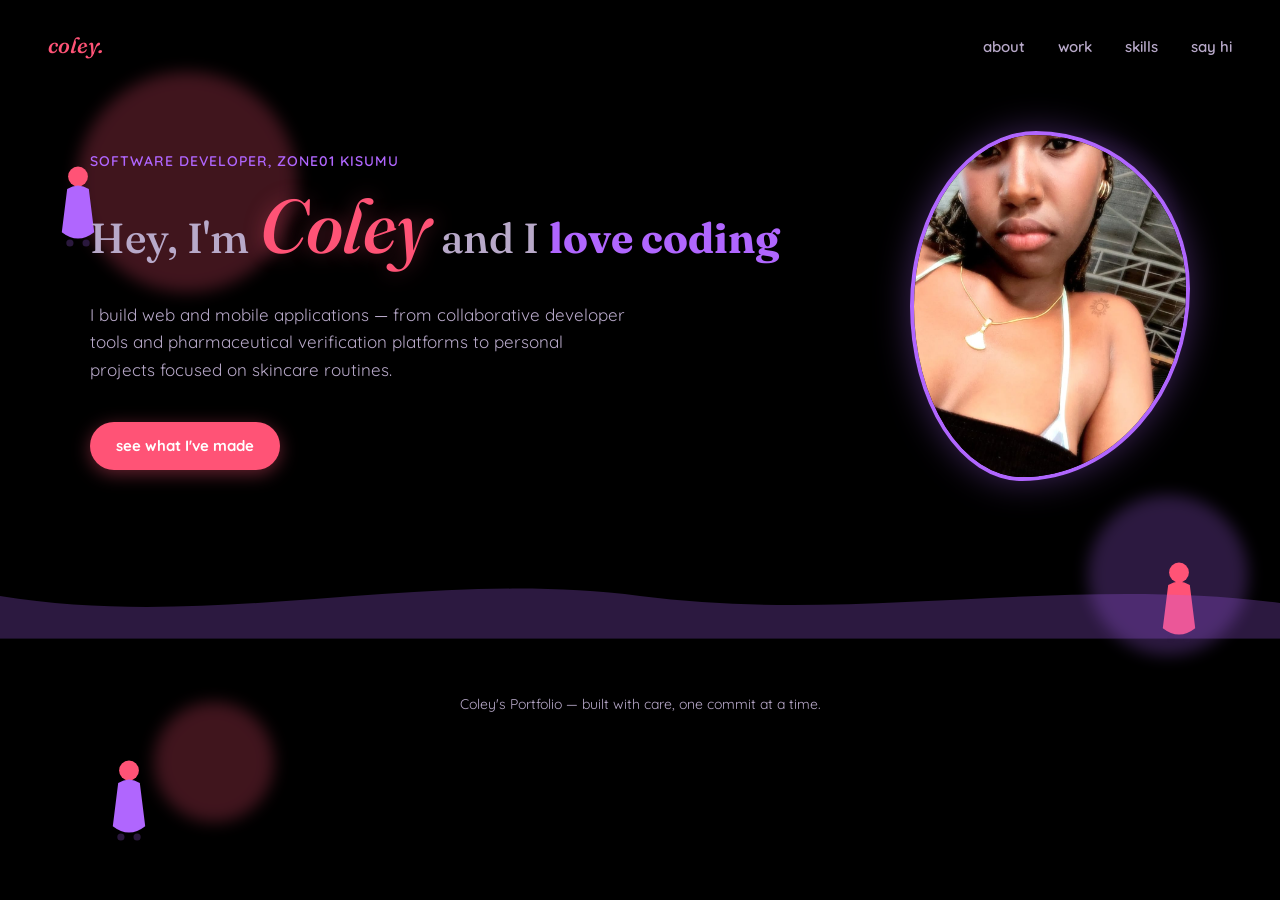
==== index.html @ aaf0ae6b "Add multi-page navigation and portfolio layout updates" ====
<!DOCTYPE html>
<html lang="en">
<head>
  <meta charset="UTF-8">
  <meta name="viewport" content="width=device-width, initial-scale=1.0">
  <title>Coley's Portfolio</title>
  <link rel="preconnect" href="https://fonts.googleapis.com">
  <link rel="preconnect" href="https://fonts.gstatic.com" crossorigin>
  <link href="https://fonts.googleapis.com/css2?family=Fraunces:ital,opsz,wght@0,9..144,300;0,9..144,500;0,9..144,600;1,9..144,500&family=Quicksand:wght@400;500;600;700&display=swap" rel="stylesheet">
  <link rel="stylesheet" href="style.css">
</head>
<body>

  <div class="drift" aria-hidden="true">
    <span class="shape shape--1"></span>
    <span class="shape shape--2"></span>
    <span class="shape shape--3"></span>
    <span class="shape shape--4"></span>
  </div>

  <div class="dolls" aria-hidden="true">
    <svg class="doll doll--1" viewBox="0 0 60 100" xmlns="http://www.w3.org/2000/svg">
      <circle class="doll__head" cx="30" cy="16" r="11"/>
      <path class="doll__dress" d="M18,30 Q30,22 42,30 L48,78 Q30,92 12,78 Z"/>
      <circle class="doll__foot" cx="21" cy="90" r="4"/>
      <circle class="doll__foot" cx="39" cy="90" r="4"/>
    </svg>

    <svg class="doll doll--2" viewBox="0 0 60 100" xmlns="http://www.w3.org/2000/svg">
      <circle class="doll__head" cx="30" cy="16" r="11"/>
      <path class="doll__dress" d="M18,30 Q30,22 42,30 L48,78 Q30,92 12,78 Z"/>
      <circle class="doll__foot" cx="21" cy="90" r="4"/>
      <circle class="doll__foot" cx="39" cy="90" r="4"/>
    </svg>

    <svg class="doll doll--3" viewBox="0 0 60 100" xmlns="http://www.w3.org/2000/svg">
      <circle class="doll__head" cx="30" cy="16" r="11"/>
      <path class="doll__dress" d="M18,30 Q30,22 42,30 L48,78 Q30,92 12,78 Z"/>
      <circle class="doll__foot" cx="21" cy="90" r="4"/>
      <circle class="doll__foot" cx="39" cy="90" r="4"/>
    </svg>

    <svg class="doll doll--4" viewBox="0 0 60 100" xmlns="http://www.w3.org/2000/svg">
      <circle class="doll__head" cx="30" cy="16" r="11"/>
      <path class="doll__dress" d="M18,30 Q30,22 42,30 L48,78 Q30,92 12,78 Z"/>
      <circle class="doll__foot" cx="21" cy="90" r="4"/>
      <circle class="doll__foot" cx="39" cy="90" r="4"/>
    </svg>
  </div>

  <div class="glitter" aria-hidden="true"></div>

  <nav class="nav">
    <a href="index.html" class="nav__mark">coley.</a>
    <div class="nav__links">
      <a href="about.html">about</a>
      <a href="work.html">work</a>
      <a href="skills.html">skills</a>
      <a href="contact.html">say hi</a>
    </div>
  </nav>

  <header class="hero">
    <div class="hero__container">
      <div class="hero__text">
        <p class="hero__eyebrow">software developer, zone01 kisumu</p>
        <h1 class="hero__name" id="hero-name">
          Hey, I'm <span class="hero__name-big">Coley</span> and I <span class="hero__love-word">love coding</span>
        </h1>
        <p class="hero__tagline">
          I build web and mobile applications — from collaborative developer tools and pharmaceutical verification platforms to personal projects focused on skincare routines.
        </p>
        <a href="work.html" class="hero__cta">see what I've made</a>
      </div>
      <div class="hero__photo-wrap">
        <img src="profile.jpg" alt="Coley" class="hero__photo">
      </div>
    </div>
  </header>

  <svg class="wave" viewBox="0 0 1440 100" preserveAspectRatio="none" aria-hidden="true">
    <path d="M0,40 C240,90 480,0 720,40 C960,80 1200,10 1440,50 L1440,100 L0,100 Z"></path>
  </svg>

  <footer class="footer">
    <p>Coley's Portfolio — built with care, one commit at a time.</p>
  </footer>

  <script src="index.js"></script>
</body>
</html>
---- style.css ----
:root {
  /* ---------- Pure Black, Purple & Pink Theme ---------- */
  --bg-dark: #000000;
  --bg-card: #0d0814;
  --purple-deep: #2A183D;
  --purple-light: #B066FE;
  --pink: #FF5376;
  --pink-hover: #ff2b53;
  --text-light: #F4EFFA;
  --text-muted: #B8A9C9;

  --font-display: "Fraunces", serif;
  --font-body: "Quicksand", sans-serif;
}

* { box-sizing: border-box; }

body {
  margin: 0;
  background-color: var(--bg-dark);
  color: var(--text-light);
  font-family: var(--font-body);
  font-size: 17px;
  line-height: 1.6;
  overflow-x: hidden;
}

a { color: inherit; text-decoration: none; }

/* ---------- drifting background shapes ---------- */
.drift {
  position: fixed;
  inset: 0;
  z-index: -1;
  overflow: hidden;
  pointer-events: none;
}

.shape {
  position: absolute;
  border-radius: 50%;
  opacity: 0.25;
  filter: blur(8px);
  animation: drift 22s ease-in-out infinite;
}

.shape--1 { width: 220px; height: 220px; background: var(--pink); top: 8%; left: 6%; animation-duration: 26s; }
.shape--2 { width: 160px; height: 160px; background: var(--purple-light); top: 55%; left: 85%; animation-duration: 20s; animation-delay: -4s; }
.shape--3 { width: 120px; height: 120px; background: var(--pink); top: 78%; left: 12%; animation-duration: 24s; animation-delay: -9s; }
.shape--4 { width: 180px; height: 180px; background: var(--purple-deep); top: 15%; left: 78%; animation-duration: 28s; animation-delay: -14s; }

@keyframes drift {
  0%   { transform: translate(0, 0) scale(1); }
  50%  { transform: translate(24px, -30px) scale(1.08); }
  100% { transform: translate(0, 0) scale(1); }
}

/* ---------- nav ---------- */
.nav {
  display: flex;
  justify-content: space-between;
  align-items: center;
  padding: 28px 48px;
  position: relative;
  z-index: 2;
}

.nav__mark {
  font-family: var(--font-display);
  font-style: italic;
  font-size: 22px;
  font-weight: 500;
  color: var(--pink);
}

.nav__links a {
  margin-left: 28px;
  font-size: 15px;
  font-weight: 600;
  color: var(--text-muted);
  transition: color 0.2s ease;
}

.nav__links a:hover { color: var(--pink); }

/* ---------- hero ---------- */
.hero {
  padding: 40px 48px 80px;
  display: flex;
  justify-content: center;
  position: relative;
  z-index: 2;
}

.hero__container {
  display: flex;
  align-items: center;
  justify-content: space-between;
  gap: 48px;
  max-width: 1100px;
  width: 100%;
}

.hero__text { 
  flex: 1;
  text-align: left;
  display: flex;
  flex-direction: column;
  align-items: flex-start;
}

.hero__eyebrow {
  font-size: 14px;
  font-weight: 600;
  color: var(--purple-light);
  margin: 0 0 16px;
  text-transform: uppercase;
  letter-spacing: 1px;
}

.hero__name {
  margin: 0 0 20px;
  text-align: left;
  font-family: var(--font-display);
  font-weight: 500;
  font-size: clamp(26px, 3.5vw, 42px);
  color: var(--text-muted);
  display: flex;
  flex-wrap: wrap;
  align-items: baseline;
  gap: 10px;
  line-height: 1.2;
  animation: float 4s ease-in-out infinite;
}

.hero__name-big {
  font-size: clamp(40px, 6vw, 76px);
  font-style: italic;
  color: var(--pink);
  text-shadow: 0 0 20px rgba(255, 83, 118, 0.35);
  line-height: 1;
}

.hero__love-word {
  color: var(--purple-light);
  font-weight: 700;
}

/* Floating animation */
@keyframes float {
  0%, 100% {
    transform: translateY(0px);
  }
  50% {
    transform: translateY(-8px);
  }
}

.hero__tagline {
  max-width: 540px;
  font-size: 17px;
  color: var(--text-muted);
  opacity: 0;
  animation: rise 0.7s ease forwards;
  animation-delay: 0.75s;
}

.hero__cta {
  display: inline-block;
  margin-top: 22px;
  padding: 12px 26px;
  background: var(--pink);
  color: #fff;
  font-weight: 700;
  font-size: 15px;
  border-radius: 999px;
  opacity: 0;
  animation: rise 0.7s ease forwards;
  animation-delay: 0.95s;
  box-shadow: 0 4px 18px rgba(255, 83, 118, 0.4);
  transition: background 0.2s ease, transform 0.2s ease, box-shadow 0.2s ease;
  word-break: break-all;
}

.hero__cta:hover {
  background: var(--pink-hover);
  transform: translateY(-2px);
  box-shadow: 0 6px 24px rgba(255, 83, 118, 0.6);
}

.hero__photo-wrap {
  flex: 0 0 auto;
  opacity: 0;
  animation: rise 0.7s ease forwards;
  animation-delay: 0.5s;
}

.hero__photo {
  width: 280px;
  height: 350px;
  object-fit: cover;
  border: 4px solid var(--purple-light);
  border-radius: 45% 55% 60% 40% / 50% 45% 55% 50%;
  box-shadow: 0 0 35px rgba(176, 102, 254, 0.35);
  animation: photo-sway 6s ease-in-out infinite;
}

@keyframes rise {
  to { opacity: 1; transform: translateY(0); }
}

@keyframes photo-sway {
  0%, 100% { transform: rotate(-1.5deg); }
  50%      { transform: rotate(1.5deg); }
}

/* ---------- wave divider ---------- */
.wave {
  display: block;
  width: 100%;
  height: 70px;
  position: relative;
  z-index: 2;
}
.wave path { fill: var(--purple-light); opacity: 0.25; }

/* ---------- sections ---------- */
main {
  padding: 0 48px;
  position: relative;
  z-index: 2;
}

.section-title {
  font-family: var(--font-display);
  font-style: italic;
  font-weight: 500;
  font-size: 32px;
  color: var(--pink);
  margin: 0 0 28px;
}

.about, .skills, .contact {
  max-width: 680px;
  margin: 0 auto;
  padding: 70px 0;
  text-align: left;
}

.about__text { color: var(--text-muted); }
.about__text strong { color: var(--purple-light); }

/* ---------- projects ---------- */
.work {
  max-width: 900px;
  margin: 0 auto;
  padding: 70px 0 30px;
}

.project {
  display: flex;
  align-items: center;
  gap: 48px;
  padding: 36px 24px;
  background: var(--bg-card);
  border: 1px solid rgba(176, 102, 254, 0.2);
  border-radius: 16px;
  margin-bottom: 24px;
  opacity: 0;
  transform: translateY(24px);
  transition: opacity 0.6s ease, transform 0.6s ease;
}

.project.is-visible { opacity: 1; transform: translateY(0); }

.project--reverse { flex-direction: row-reverse; }

.project__text { flex: 1; }

.project__tag {
  display: inline-block;
  font-size: 13px;
  font-weight: 700;
  color: var(--pink);
  margin-bottom: 6px;
}

.project__text h3 {
  font-family: var(--font-display);
  font-size: 26px;
  margin: 0 0 8px;
  color: var(--text-light);
}

.project__text p { color: var(--text-muted); margin: 0; }

.project__visual {
  flex: 0 0 160px;
  height: 160px;
  border-radius: 42% 58% 60% 40% / 45% 40% 60% 55%;
}

.project__visual--dawa {
  background: radial-gradient(circle at 70% 30%, var(--purple-light), var(--bg-card));
  border: 2px solid var(--pink);
  box-shadow: 0 0 20px rgba(176, 102, 254, 0.4);
}

.project__visual--skincare { 
  background: radial-gradient(circle at 30% 30%, var(--pink), var(--purple-deep)); 
  border: 2px solid var(--purple-light);
  box-shadow: 0 0 20px rgba(255, 83, 118, 0.3);
}

.project__visual--rose { background: var(--pink); opacity: 0.8; }
.project__visual--lavender { background: var(--purple-light); opacity: 0.8; }
.project__visual--coral { background: var(--purple-deep); border: 2px solid var(--pink); }

/* ---------- skills ---------- */
.skills__list {
  display: flex;
  flex-wrap: wrap;
  gap: 12px;
  padding: 0;
  list-style: none;
}

.skills__list li {
  padding: 10px 20px;
  background: var(--bg-card);
  border: 1px solid var(--purple-light);
  border-radius: 999px;
  font-weight: 600;
  color: var(--text-light);
  transition: border-color 0.2s ease, transform 0.2s ease;
}

.skills__list li:hover {
  border-color: var(--pink);
  transform: translateY(-2px);
}

/* ---------- contact ---------- */
.contact__text { color: var(--text-muted); margin-bottom: 4px; }

/* ---------- footer ---------- */
.footer {
  text-align: center;
  padding: 40px 24px;
  font-size: 14px;
  color: var(--text-muted);
  border-top: 1px solid rgba(176, 102, 254, 0.15);
  position: relative;
  z-index: 2;
}

/* ---------- dancing dolls ---------- */
.dolls {
  position: fixed;
  inset: 0;
  z-index: 1;
  overflow: hidden;
  pointer-events: none;
}

.doll {
  position: absolute;
  width: 54px;
  height: 90px;
  transform-origin: 50% 90%;
}

.doll__head { fill: var(--pink); }
.doll__dress { fill: var(--purple-light); }
.doll__foot { fill: var(--purple-deep); }

.doll--1 { top: 18%;  left: 4%;  animation: dance 2.4s ease-in-out infinite; }
.doll--2 { top: 62%;  left: 90%; animation: dance 2.1s ease-in-out infinite; animation-delay: -0.6s; }
.doll--2 .doll__dress { fill: var(--pink); }
.doll--3 { top: 84%;  left: 8%;  animation: dance 2.7s ease-in-out infinite; animation-delay: -1.1s; }
.doll--3 .doll__dress { fill: var(--purple-light); }
.doll--4 { top: 30%;  left: 86%; animation: dance 2.3s ease-in-out infinite; animation-delay: -1.6s; }

@keyframes dance {
  0%   { transform: translateY(0)    rotate(0deg); }
  25%  { transform: translateY(-10px) rotate(-8deg); }
  50%  { transform: translateY(0)    rotate(0deg); }
  75%  { transform: translateY(-6px) rotate(8deg); }
  100% { transform: translateY(0)    rotate(0deg); }
}

/* ---------- glitter ---------- */
.glitter {
  position: fixed;
  inset: 0;
  z-index: 1;
  overflow: hidden;
  pointer-events: none;
}

.sparkle {
  position: absolute;
  width: 6px;
  height: 6px;
  background: #fff;
  border-radius: 50%;
  box-shadow: 0 0 6px 2px rgba(255, 255, 255, 0.8), 0 0 12px 4px var(--pink);
  opacity: 0;
  animation: sparkle-float linear infinite, sparkle-twinkle ease-in-out infinite;
}

@keyframes sparkle-float {
  0%   { transform: translateY(0); }
  100% { transform: translateY(-120vh); }
}

@keyframes sparkle-twinkle {
  0%, 100% { opacity: 0; transform: scale(0.6); }
  50%      { opacity: 1; transform: scale(1.2); }
}

/* ---------- responsive ---------- */
@media (max-width: 850px) {
  .hero__container {
    flex-direction: column-reverse;
    text-align: center;
    gap: 32px;
  }

  .hero__text {
    align-items: center;
    text-align: center;
  }

  .hero__name {
    justify-content: center;
    text-align: center;
  }
}

@media (max-width: 720px) {
  .nav { padding: 20px 24px; }
  .nav__links a { margin-left: 16px; font-size: 13px; }
  .hero { padding: 40px 24px 60px; }
  .hero__photo { width: 220px; height: 280px; }
  main { padding: 0 24px; }
  .project, .project--reverse {
    flex-direction: column;
    text-align: center;
  }
  .project__visual { flex: 0 0 120px; width: 120px; height: 120px; }
  .doll { width: 36px; height: 60px; }
}

/* ---------- reduced motion ---------- */
@media (prefers-reduced-motion: reduce) {
  .shape { animation: none; }
  .doll { animation: none; }
  .sparkle { animation: none; opacity: 0.6; }
  .hero__name { animation: none; }
  .hero__tagline, .hero__cta, .hero__photo-wrap { animation: none; opacity: 1; transform: none; }
  .hero__photo { animation: none; }
  .project { transition: none; opacity: 1; transform: none; }
}
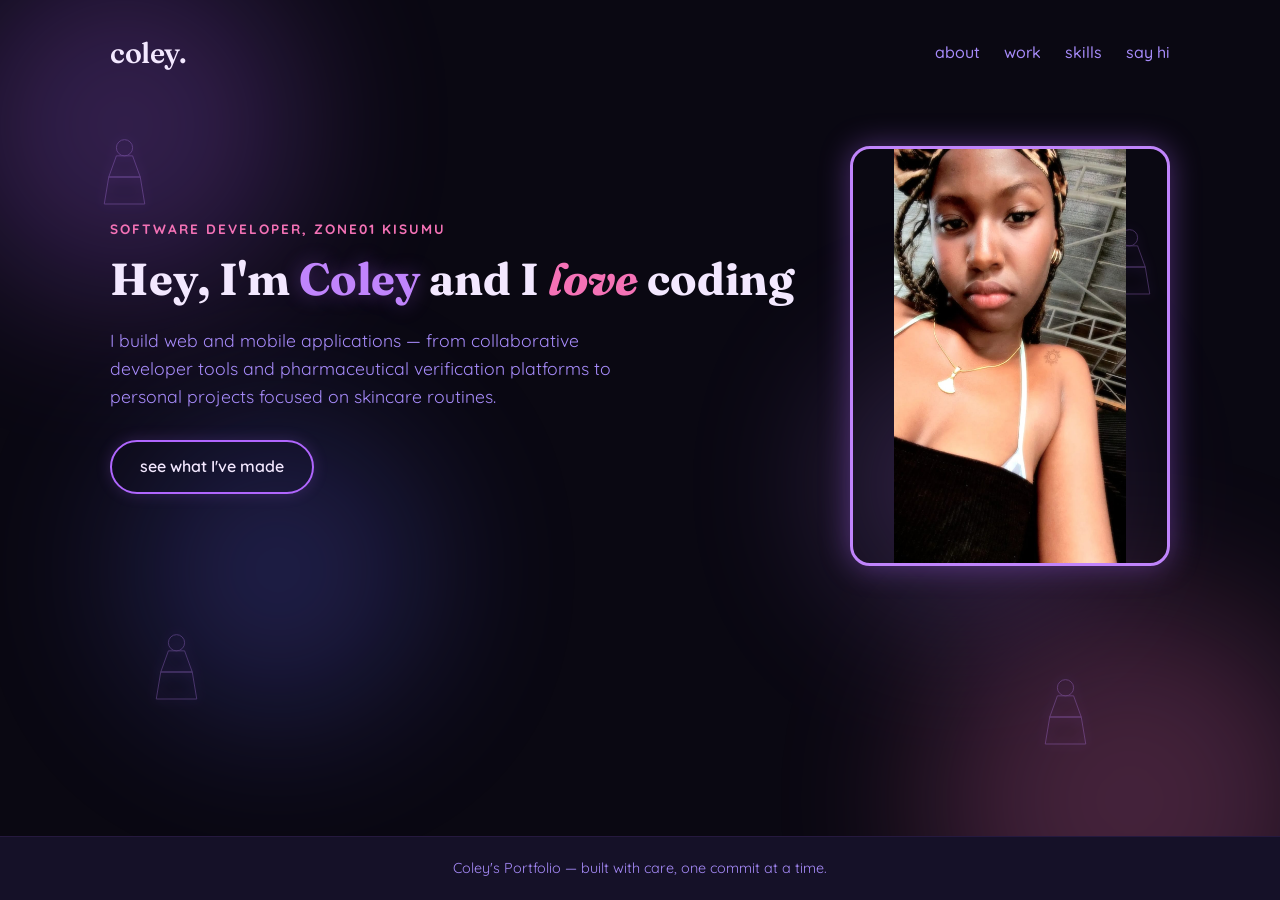
==== commit cc93e1be: "added all the features that i need" ====
--- a/index.html
+++ b/index.html
@@ -3,7 +3,7 @@
 <head>
   <meta charset="UTF-8">
   <meta name="viewport" content="width=device-width, initial-scale=1.0">
-  <title>Coley's Portfolio</title>
+  <title>Coley — Portfolio</title>
   <link rel="preconnect" href="https://fonts.googleapis.com">
   <link rel="preconnect" href="https://fonts.gstatic.com" crossorigin>
   <link href="https://fonts.googleapis.com/css2?family=Fraunces:ital,opsz,wght@0,9..144,300;0,9..144,500;0,9..144,600;1,9..144,500&family=Quicksand:wght@400;500;600;700&display=swap" rel="stylesheet">
@@ -11,47 +11,42 @@
 </head>
 <body>
 
+  <!-- Floating Background Animations -->
   <div class="drift" aria-hidden="true">
-    <span class="shape shape--1"></span>
-    <span class="shape shape--2"></span>
-    <span class="shape shape--3"></span>
-    <span class="shape shape--4"></span>
+    <div class="shape shape--1"></div>
+    <div class="shape shape--2"></div>
+    <div class="shape shape--3"></div>
+    <div class="shape shape--4"></div>
   </div>
 
+  <!-- Floating SVG Dolls -->
   <div class="dolls" aria-hidden="true">
-    <svg class="doll doll--1" viewBox="0 0 60 100" xmlns="http://www.w3.org/2000/svg">
-      <circle class="doll__head" cx="30" cy="16" r="11"/>
-      <path class="doll__dress" d="M18,30 Q30,22 42,30 L48,78 Q30,92 12,78 Z"/>
-      <circle class="doll__foot" cx="21" cy="90" r="4"/>
-      <circle class="doll__foot" cx="39" cy="90" r="4"/>
+    <svg class="doll doll--1" viewBox="0 0 100 160">
+      <ellipse cx="50" cy="25" rx="18" ry="18" />
+      <path d="M 32 43 L 15 90 L 85 90 L 68 43 Z" />
+      <path d="M 15 90 L 5 150 L 95 150 L 85 90 Z" />
     </svg>
-
-    <svg class="doll doll--2" viewBox="0 0 60 100" xmlns="http://www.w3.org/2000/svg">
-      <circle class="doll__head" cx="30" cy="16" r="11"/>
-      <path class="doll__dress" d="M18,30 Q30,22 42,30 L48,78 Q30,92 12,78 Z"/>
-      <circle class="doll__foot" cx="21" cy="90" r="4"/>
-      <circle class="doll__foot" cx="39" cy="90" r="4"/>
+    <svg class="doll doll--2" viewBox="0 0 100 160">
+      <ellipse cx="50" cy="25" rx="18" ry="18" />
+      <path d="M 32 43 L 15 90 L 85 90 L 68 43 Z" />
+      <path d="M 15 90 L 5 150 L 95 150 L 85 90 Z" />
     </svg>
-
-    <svg class="doll doll--3" viewBox="0 0 60 100" xmlns="http://www.w3.org/2000/svg">
-      <circle class="doll__head" cx="30" cy="16" r="11"/>
-      <path class="doll__dress" d="M18,30 Q30,22 42,30 L48,78 Q30,92 12,78 Z"/>
-      <circle class="doll__foot" cx="21" cy="90" r="4"/>
-      <circle class="doll__foot" cx="39" cy="90" r="4"/>
+    <svg class="doll doll--3" viewBox="0 0 100 160">
+      <ellipse cx="50" cy="25" rx="18" ry="18" />
+      <path d="M 32 43 L 15 90 L 85 90 L 68 43 Z" />
+      <path d="M 15 90 L 5 150 L 95 150 L 85 90 Z" />
     </svg>
-
-    <svg class="doll doll--4" viewBox="0 0 60 100" xmlns="http://www.w3.org/2000/svg">
-      <circle class="doll__head" cx="30" cy="16" r="11"/>
-      <path class="doll__dress" d="M18,30 Q30,22 42,30 L48,78 Q30,92 12,78 Z"/>
-      <circle class="doll__foot" cx="21" cy="90" r="4"/>
-      <circle class="doll__foot" cx="39" cy="90" r="4"/>
+    <svg class="doll doll--4" viewBox="0 0 100 160">
+      <ellipse cx="50" cy="25" rx="18" ry="18" />
+      <path d="M 32 43 L 15 90 L 85 90 L 68 43 Z" />
+      <path d="M 15 90 L 5 150 L 95 150 L 85 90 Z" />
     </svg>
   </div>
 
-  <div class="glitter" aria-hidden="true"></div>
-
   <nav class="nav">
-    <a href="index.html" class="nav__mark">coley.</a>
+    <a href="index.html" class="nav__brand">
+      <span class="nav__mark">coley.</span>
+    </a>
     <div class="nav__links">
       <a href="about.html">about</a>
       <a href="work.html">work</a>
@@ -60,32 +55,30 @@
     </div>
   </nav>
 
-  <header class="hero">
-    <div class="hero__container">
-      <div class="hero__text">
-        <p class="hero__eyebrow">software developer, zone01 kisumu</p>
-        <h1 class="hero__name" id="hero-name">
-          Hey, I'm <span class="hero__name-big">Coley</span> and I <span class="hero__love-word">love coding</span>
-        </h1>
-        <p class="hero__tagline">
-          I build web and mobile applications — from collaborative developer tools and pharmaceutical verification platforms to personal projects focused on skincare routines.
-        </p>
-        <a href="work.html" class="hero__cta">see what I've made</a>
+  <main>
+    <section class="hero">
+      <div class="hero__container">
+        <div class="hero__text">
+          <p class="hero__eyebrow">SOFTWARE DEVELOPER, ZONE01 KISUMU</p>
+          <h1 class="hero__name">
+            Hey, I'm <span class="hero__name-big">Coley</span> and I <span class="hero__love-word">love</span> coding
+          </h1>
+          <p class="hero__tagline">
+            I build web and mobile applications — from collaborative developer tools and pharmaceutical verification platforms to personal projects focused on skincare routines.
+          </p>
+          <a href="work.html" class="hero__cta">see what I've made</a>
+        </div>
+        <div class="hero__photo-wrap">
+          <img src="profile.jpg" alt="Coley" class="hero__photo">
+        </div>
       </div>
-      <div class="hero__photo-wrap">
-        <img src="profile.jpg" alt="Coley" class="hero__photo">
-      </div>
-    </div>
-  </header>
-
-  <svg class="wave" viewBox="0 0 1440 100" preserveAspectRatio="none" aria-hidden="true">
-    <path d="M0,40 C240,90 480,0 720,40 C960,80 1200,10 1440,50 L1440,100 L0,100 Z"></path>
-  </svg>
+    </section>
+  </main>
 
   <footer class="footer">
     <p>Coley's Portfolio — built with care, one commit at a time.</p>
   </footer>
 
-  <script src="index.js"></script>
+  <script src="script.js"></script>
 </body>
 </html>
--- a/style.css
+++ b/style.css
@@ -1,464 +1,504 @@
+/* ==========================================================================
+   RESET & GLOBAL VARIABLES
+   ========================================================================== */
 :root {
-  /* ---------- Pure Black, Purple & Pink Theme ---------- */
-  --bg-dark: #000000;
-  --bg-card: #0d0814;
-  --purple-deep: #2A183D;
-  --purple-light: #B066FE;
-  --pink: #FF5376;
-  --pink-hover: #ff2b53;
-  --text-light: #F4EFFA;
-  --text-muted: #B8A9C9;
-
-  --font-display: "Fraunces", serif;
-  --font-body: "Quicksand", sans-serif;
-}
-
-* { box-sizing: border-box; }
+  --bg-dark: #0a0812;
+  --bg-card: #151128;
+  --purple-glow: #b066fe;
+  --purple-light: #c084fc;
+  --pink-accent: #f472b6;
+  --text-main: #f3e8ff;
+  --text-muted: #a78bfa;
+  --font-serif: 'Fraunces', Georgia, serif;
+  --font-sans: 'Quicksand', -apple-system, BlinkMacSystemFont, sans-serif;
+}
+
+*, *::before, *::after {
+  box-sizing: border-box;
+  margin: 0;
+  padding: 0;
+}
 
 body {
-  margin: 0;
   background-color: var(--bg-dark);
-  color: var(--text-light);
-  font-family: var(--font-body);
-  font-size: 17px;
+  color: var(--text-main);
+  font-family: var(--font-sans);
   line-height: 1.6;
+  min-height: 100vh;
+  display: flex;
+  flex-direction: column;
+  position: relative;
   overflow-x: hidden;
 }
 
-a { color: inherit; text-decoration: none; }
-
-/* ---------- drifting background shapes ---------- */
+/* ==========================================================================
+   FLOATING BACKGROUND & ANIMATIONS
+   ========================================================================== */
 .drift {
   position: fixed;
-  inset: 0;
-  z-index: -1;
+  top: 0;
+  left: 0;
+  width: 100%;
+  height: 100%;
+  pointer-events: none;
+  z-index: 0;
   overflow: hidden;
-  pointer-events: none;
 }
 
 .shape {
   position: absolute;
   border-radius: 50%;
+  filter: blur(80px);
   opacity: 0.25;
-  filter: blur(8px);
-  animation: drift 22s ease-in-out infinite;
-}
-
-.shape--1 { width: 220px; height: 220px; background: var(--pink); top: 8%; left: 6%; animation-duration: 26s; }
-.shape--2 { width: 160px; height: 160px; background: var(--purple-light); top: 55%; left: 85%; animation-duration: 20s; animation-delay: -4s; }
-.shape--3 { width: 120px; height: 120px; background: var(--pink); top: 78%; left: 12%; animation-duration: 24s; animation-delay: -9s; }
-.shape--4 { width: 180px; height: 180px; background: var(--purple-deep); top: 15%; left: 78%; animation-duration: 28s; animation-delay: -14s; }
-
-@keyframes drift {
-  0%   { transform: translate(0, 0) scale(1); }
-  50%  { transform: translate(24px, -30px) scale(1.08); }
-  100% { transform: translate(0, 0) scale(1); }
-}
-
-/* ---------- nav ---------- */
+  animation: float 18s ease-in-out infinite alternate;
+  transition: transform 0.2s ease-out;
+}
+
+.shape--1 {
+  width: 350px;
+  height: 350px;
+  background: var(--purple-glow);
+  top: -50px;
+  left: -50px;
+}
+
+.shape--2 {
+  width: 400px;
+  height: 400px;
+  background: var(--pink-accent);
+  bottom: -100px;
+  right: -50px;
+  animation-delay: -5s;
+}
+
+.shape--3 {
+  width: 250px;
+  height: 250px;
+  background: var(--purple-light);
+  top: 40%;
+  right: 15%;
+  animation-delay: -9s;
+}
+
+.shape--4 {
+  width: 300px;
+  height: 300px;
+  background: #6366f1;
+  bottom: 20%;
+  left: 10%;
+  animation-delay: -13s;
+}
+
+@keyframes float {
+  0% { transform: translate(0, 0) rotate(0deg); }
+  50% { transform: translate(40px, 60px) rotate(180deg); }
+  100% { transform: translate(-30px, -40px) rotate(360deg); }
+}
+
+/* Floating SVG Dolls */
+.dolls {
+  position: fixed;
+  top: 0;
+  left: 0;
+  width: 100%;
+  height: 100%;
+  pointer-events: none;
+  z-index: 1;
+}
+
+.doll {
+  position: absolute;
+  width: 45px;
+  height: 75px;
+  fill: none;
+  stroke: var(--purple-light);
+  stroke-width: 2;
+  opacity: 0.35;
+  filter: drop-shadow(0 0 6px var(--purple-glow));
+  animation: floatDoll 12s ease-in-out infinite alternate;
+  transition: transform 0.2s ease-out;
+}
+
+.doll--1 { top: 15%; left: 8%; animation-delay: 0s; }
+.doll--2 { top: 70%; left: 12%; animation-delay: -3s; }
+.doll--3 { top: 25%; right: 10%; animation-delay: -6s; }
+.doll--4 { top: 75%; right: 15%; animation-delay: -9s; }
+
+@keyframes floatDoll {
+  0% { transform: translateY(0) rotate(-5deg); }
+  100% { transform: translateY(-25px) rotate(5deg); }
+}
+
+/* ==========================================================================
+   NAVIGATION & BRAND
+   ========================================================================== */
 .nav {
+  position: relative;
+  z-index: 10;
   display: flex;
   justify-content: space-between;
   align-items: center;
-  padding: 28px 48px;
+  max-width: 1100px;
+  width: 100%;
+  margin: 0 auto;
+  padding: 30px 20px;
+}
+
+.nav__brand {
+  display: flex;
+  align-items: center;
+  gap: 12px;
+  text-decoration: none;
+}
+
+.nav__mark {
+  font-family: var(--font-serif);
+  font-size: 1.8rem;
+  font-weight: 600;
+  color: var(--text-main);
+  text-decoration: none;
+  letter-spacing: -0.5px;
+}
+
+.nav__links {
+  display: flex;
+  gap: 24px;
+}
+
+.nav__links a {
+  color: var(--text-muted);
+  text-decoration: none;
+  font-weight: 500;
+  font-size: 1rem;
+  transition: color 0.3s ease, text-shadow 0.3s ease;
+}
+
+.nav__links a:hover,
+.nav__links a.active {
+  color: var(--text-main);
+  text-shadow: 0 0 12px var(--purple-glow);
+}
+
+/* ==========================================================================
+   MAIN CONTENT & HERO
+   ========================================================================== */
+main {
   position: relative;
-  z-index: 2;
-}
-
-.nav__mark {
-  font-family: var(--font-display);
-  font-style: italic;
-  font-size: 22px;
-  font-weight: 500;
-  color: var(--pink);
-}
-
-.nav__links a {
-  margin-left: 28px;
-  font-size: 15px;
-  font-weight: 600;
-  color: var(--text-muted);
-  transition: color 0.2s ease;
-}
-
-.nav__links a:hover { color: var(--pink); }
-
-/* ---------- hero ---------- */
+  z-index: 5;
+  flex: 1;
+  max-width: 1100px;
+  width: 100%;
+  margin: 0 auto;
+  padding: 0 20px;
+}
+
 .hero {
-  padding: 40px 48px 80px;
-  display: flex;
-  justify-content: center;
   position: relative;
-  z-index: 2;
+  z-index: 5;
+  max-width: 1100px;
+  width: 100%;
+  margin: 40px auto 60px;
 }
 
 .hero__container {
   display: flex;
   align-items: center;
   justify-content: space-between;
-  gap: 48px;
-  max-width: 1100px;
-  width: 100%;
-}
-
-.hero__text { 
+  gap: 50px;
+}
+
+.hero__text {
   flex: 1;
-  text-align: left;
-  display: flex;
-  flex-direction: column;
-  align-items: flex-start;
 }
 
 .hero__eyebrow {
-  font-size: 14px;
-  font-weight: 600;
+  color: var(--pink-accent);
+  text-transform: uppercase;
+  font-size: 0.85rem;
+  letter-spacing: 2px;
+  font-weight: 700;
+  margin-bottom: 12px;
+}
+
+.hero__name {
+  font-family: var(--font-serif);
+  font-size: 2.8rem;
+  line-height: 1.2;
+  margin-bottom: 20px;
+}
+
+.hero__name-big {
   color: var(--purple-light);
-  margin: 0 0 16px;
-  text-transform: uppercase;
-  letter-spacing: 1px;
-}
-
-.hero__name {
-  margin: 0 0 20px;
-  text-align: left;
-  font-family: var(--font-display);
-  font-weight: 500;
-  font-size: clamp(26px, 3.5vw, 42px);
+  text-shadow: 0 0 20px rgba(176, 102, 254, 0.4);
+}
+
+.hero__love-word {
+  font-style: italic;
+  color: var(--pink-accent);
+}
+
+.hero__tagline {
+  font-size: 1.1rem;
   color: var(--text-muted);
-  display: flex;
-  flex-wrap: wrap;
-  align-items: baseline;
-  gap: 10px;
-  line-height: 1.2;
-  animation: float 4s ease-in-out infinite;
-}
-
-.hero__name-big {
-  font-size: clamp(40px, 6vw, 76px);
-  font-style: italic;
-  color: var(--pink);
-  text-shadow: 0 0 20px rgba(255, 83, 118, 0.35);
-  line-height: 1;
-}
-
-.hero__love-word {
-  color: var(--purple-light);
-  font-weight: 700;
-}
-
-/* Floating animation */
-@keyframes float {
-  0%, 100% {
-    transform: translateY(0px);
-  }
-  50% {
-    transform: translateY(-8px);
-  }
-}
-
-.hero__tagline {
+  margin-bottom: 30px;
   max-width: 540px;
-  font-size: 17px;
-  color: var(--text-muted);
-  opacity: 0;
-  animation: rise 0.7s ease forwards;
-  animation-delay: 0.75s;
 }
 
 .hero__cta {
   display: inline-block;
-  margin-top: 22px;
-  padding: 12px 26px;
-  background: var(--pink);
-  color: #fff;
-  font-weight: 700;
-  font-size: 15px;
-  border-radius: 999px;
-  opacity: 0;
-  animation: rise 0.7s ease forwards;
-  animation-delay: 0.95s;
-  box-shadow: 0 4px 18px rgba(255, 83, 118, 0.4);
-  transition: background 0.2s ease, transform 0.2s ease, box-shadow 0.2s ease;
-  word-break: break-all;
+  padding: 12px 28px;
+  background: transparent;
+  color: var(--text-main);
+  border: 2px solid var(--purple-glow);
+  border-radius: 50px;
+  text-decoration: none;
+  font-weight: 600;
+  transition: all 0.3s ease;
+  box-shadow: 0 0 15px rgba(176, 102, 254, 0.2);
 }
 
 .hero__cta:hover {
-  background: var(--pink-hover);
+  background: var(--purple-glow);
+  color: #000;
+  box-shadow: 0 0 25px rgba(176, 102, 254, 0.6);
   transform: translateY(-2px);
-  box-shadow: 0 6px 24px rgba(255, 83, 118, 0.6);
 }
 
 .hero__photo-wrap {
-  flex: 0 0 auto;
-  opacity: 0;
-  animation: rise 0.7s ease forwards;
-  animation-delay: 0.5s;
+  flex: 0 0 320px;
+  max-width: 100%;
 }
 
 .hero__photo {
-  width: 280px;
-  height: 350px;
-  object-fit: cover;
-  border: 4px solid var(--purple-light);
-  border-radius: 45% 55% 60% 40% / 50% 45% 55% 50%;
-  box-shadow: 0 0 35px rgba(176, 102, 254, 0.35);
-  animation: photo-sway 6s ease-in-out infinite;
-}
-
-@keyframes rise {
-  to { opacity: 1; transform: translateY(0); }
-}
-
-@keyframes photo-sway {
-  0%, 100% { transform: rotate(-1.5deg); }
-  50%      { transform: rotate(1.5deg); }
-}
-
-/* ---------- wave divider ---------- */
-.wave {
+  width: 100%;
+  height: auto;
+  max-height: 420px;
+  object-fit: contain;
+  border-radius: 20px;
+  border: 3px solid var(--purple-light);
+  box-shadow: 0 0 30px rgba(176, 102, 254, 0.4);
   display: block;
-  width: 100%;
-  height: 70px;
-  position: relative;
-  z-index: 2;
-}
-.wave path { fill: var(--purple-light); opacity: 0.25; }
-
-/* ---------- sections ---------- */
-main {
-  padding: 0 48px;
-  position: relative;
-  z-index: 2;
-}
-
-.section-title {
-  font-family: var(--font-display);
-  font-style: italic;
-  font-weight: 500;
-  font-size: 32px;
-  color: var(--pink);
-  margin: 0 0 28px;
-}
-
-.about, .skills, .contact {
-  max-width: 680px;
-  margin: 0 auto;
-  padding: 70px 0;
-  text-align: left;
-}
-
-.about__text { color: var(--text-muted); }
-.about__text strong { color: var(--purple-light); }
-
-/* ---------- projects ---------- */
-.work {
+}
+
+/* ==========================================================================
+   ABOUT PAGE
+   ========================================================================== */
+.about {
   max-width: 900px;
   margin: 0 auto;
-  padding: 70px 0 30px;
+  padding: 40px 0 60px;
+}
+
+.section-title {
+  font-family: var(--font-serif);
+  font-size: 2.5rem;
+  color: var(--text-main);
+  margin-bottom: 30px;
+  text-shadow: 0 0 15px rgba(176, 102, 254, 0.3);
+}
+
+.about__container {
+  display: flex;
+  align-items: center;
+  gap: 40px;
+}
+
+.about__text-wrap {
+  flex: 1;
+}
+
+.about__text {
+  font-size: 1.15rem;
+  color: var(--text-muted);
+  line-height: 1.8;
+}
+
+.about__text strong {
+  color: var(--text-main);
+}
+
+.about__photo-wrap {
+  flex: 0 0 300px;
+  max-width: 100%;
+}
+
+.about__photo {
+  width: 100%;
+  height: auto;
+  border-radius: 16px;
+  border: 2px solid var(--purple-light);
+  box-shadow: 0 0 25px rgba(176, 102, 254, 0.35);
+  display: block;
+  object-fit: cover;
+}
+
+/* ==========================================================================
+   WORK PAGE
+   ========================================================================== */
+.work {
+  padding: 40px 0 60px;
 }
 
 .project {
   display: flex;
   align-items: center;
-  gap: 48px;
-  padding: 36px 24px;
+  gap: 40px;
   background: var(--bg-card);
   border: 1px solid rgba(176, 102, 254, 0.2);
   border-radius: 16px;
-  margin-bottom: 24px;
-  opacity: 0;
-  transform: translateY(24px);
-  transition: opacity 0.6s ease, transform 0.6s ease;
-}
-
-.project.is-visible { opacity: 1; transform: translateY(0); }
-
-.project--reverse { flex-direction: row-reverse; }
-
-.project__text { flex: 1; }
+  padding: 30px;
+  margin-bottom: 30px;
+  box-shadow: 0 10px 30px rgba(0, 0, 0, 0.3);
+  transition: transform 0.3s ease, border-color 0.3s ease;
+}
+
+.project:hover {
+  transform: translateY(-4px);
+  border-color: var(--purple-glow);
+}
+
+.project--reverse {
+  flex-direction: row-reverse;
+}
+
+.project__text {
+  flex: 1;
+}
 
 .project__tag {
-  display: inline-block;
-  font-size: 13px;
+  font-size: 0.8rem;
+  text-transform: uppercase;
+  letter-spacing: 1.5px;
+  color: var(--pink-accent);
   font-weight: 700;
-  color: var(--pink);
-  margin-bottom: 6px;
+  display: block;
+  margin-bottom: 8px;
 }
 
 .project__text h3 {
-  font-family: var(--font-display);
-  font-size: 26px;
-  margin: 0 0 8px;
-  color: var(--text-light);
-}
-
-.project__text p { color: var(--text-muted); margin: 0; }
+  font-family: var(--font-serif);
+  font-size: 1.8rem;
+  margin-bottom: 12px;
+  color: var(--text-main);
+}
+
+.project__text p {
+  color: var(--text-muted);
+  font-size: 1rem;
+}
 
 .project__visual {
-  flex: 0 0 160px;
-  height: 160px;
-  border-radius: 42% 58% 60% 40% / 45% 40% 60% 55%;
-}
-
-.project__visual--dawa {
-  background: radial-gradient(circle at 70% 30%, var(--purple-light), var(--bg-card));
-  border: 2px solid var(--pink);
-  box-shadow: 0 0 20px rgba(176, 102, 254, 0.4);
-}
-
-.project__visual--skincare { 
-  background: radial-gradient(circle at 30% 30%, var(--pink), var(--purple-deep)); 
-  border: 2px solid var(--purple-light);
-  box-shadow: 0 0 20px rgba(255, 83, 118, 0.3);
-}
-
-.project__visual--rose { background: var(--pink); opacity: 0.8; }
-.project__visual--lavender { background: var(--purple-light); opacity: 0.8; }
-.project__visual--coral { background: var(--purple-deep); border: 2px solid var(--pink); }
-
-/* ---------- skills ---------- */
+  width: 180px;
+  height: 120px;
+  border-radius: 12px;
+  flex-shrink: 0;
+  background-size: cover;
+  background-position: center;
+}
+
+.project__visual--dawa { background: linear-gradient(135deg, #10b981, #065f46); }
+.project__visual--skincare { background: linear-gradient(135deg, #f472b6, #9d174d); }
+.project__visual--rose { background: linear-gradient(135deg, #a855f7, #4c1d95); }
+.project__visual--lavender { background: linear-gradient(135deg, #6366f1, #312e81); }
+.project__visual--coral { background: linear-gradient(135deg, #fb7185, #881337); }
+
+/* ==========================================================================
+   SKILLS PAGE
+   ========================================================================== */
+.skills {
+  padding: 40px 0 60px;
+}
+
 .skills__list {
   display: flex;
   flex-wrap: wrap;
-  gap: 12px;
-  padding: 0;
+  gap: 16px;
   list-style: none;
+  margin-top: 20px;
 }
 
 .skills__list li {
-  padding: 10px 20px;
+  padding: 12px 24px;
   background: var(--bg-card);
-  border: 1px solid var(--purple-light);
-  border-radius: 999px;
+  border: 1px solid var(--purple-glow);
+  border-radius: 30px;
   font-weight: 600;
-  color: var(--text-light);
-  transition: border-color 0.2s ease, transform 0.2s ease;
+  color: var(--text-main);
+  box-shadow: 0 0 10px rgba(176, 102, 254, 0.15);
+  transition: all 0.3s ease;
 }
 
 .skills__list li:hover {
-  border-color: var(--pink);
-  transform: translateY(-2px);
-}
-
-/* ---------- contact ---------- */
-.contact__text { color: var(--text-muted); margin-bottom: 4px; }
-
-/* ---------- footer ---------- */
+  background: var(--purple-glow);
+  color: #000;
+  box-shadow: 0 0 20px rgba(176, 102, 254, 0.5);
+  transform: translateY(-3px);
+}
+
+/* ==========================================================================
+   CONTACT PAGE
+   ========================================================================== */
+.contact {
+  padding: 40px 0 60px;
+  text-align: center;
+  max-width: 600px;
+  margin: 0 auto;
+}
+
+.contact__text {
+  font-size: 1.2rem;
+  color: var(--text-muted);
+  margin-bottom: 30px;
+}
+
+/* ==========================================================================
+   FOOTER
+   ========================================================================== */
 .footer {
+  background: var(--bg-card);
   text-align: center;
-  padding: 40px 24px;
-  font-size: 14px;
+  padding: 20px;
   color: var(--text-muted);
-  border-top: 1px solid rgba(176, 102, 254, 0.15);
+  font-size: 0.9rem;
+  border-top: 1px solid rgba(176, 102, 254, 0.1);
   position: relative;
-  z-index: 2;
-}
-
-/* ---------- dancing dolls ---------- */
-.dolls {
-  position: fixed;
-  inset: 0;
-  z-index: 1;
-  overflow: hidden;
-  pointer-events: none;
-}
-
-.doll {
-  position: absolute;
-  width: 54px;
-  height: 90px;
-  transform-origin: 50% 90%;
-}
-
-.doll__head { fill: var(--pink); }
-.doll__dress { fill: var(--purple-light); }
-.doll__foot { fill: var(--purple-deep); }
-
-.doll--1 { top: 18%;  left: 4%;  animation: dance 2.4s ease-in-out infinite; }
-.doll--2 { top: 62%;  left: 90%; animation: dance 2.1s ease-in-out infinite; animation-delay: -0.6s; }
-.doll--2 .doll__dress { fill: var(--pink); }
-.doll--3 { top: 84%;  left: 8%;  animation: dance 2.7s ease-in-out infinite; animation-delay: -1.1s; }
-.doll--3 .doll__dress { fill: var(--purple-light); }
-.doll--4 { top: 30%;  left: 86%; animation: dance 2.3s ease-in-out infinite; animation-delay: -1.6s; }
-
-@keyframes dance {
-  0%   { transform: translateY(0)    rotate(0deg); }
-  25%  { transform: translateY(-10px) rotate(-8deg); }
-  50%  { transform: translateY(0)    rotate(0deg); }
-  75%  { transform: translateY(-6px) rotate(8deg); }
-  100% { transform: translateY(0)    rotate(0deg); }
-}
-
-/* ---------- glitter ---------- */
-.glitter {
-  position: fixed;
-  inset: 0;
-  z-index: 1;
-  overflow: hidden;
-  pointer-events: none;
-}
-
-.sparkle {
-  position: absolute;
-  width: 6px;
-  height: 6px;
-  background: #fff;
-  border-radius: 50%;
-  box-shadow: 0 0 6px 2px rgba(255, 255, 255, 0.8), 0 0 12px 4px var(--pink);
-  opacity: 0;
-  animation: sparkle-float linear infinite, sparkle-twinkle ease-in-out infinite;
-}
-
-@keyframes sparkle-float {
-  0%   { transform: translateY(0); }
-  100% { transform: translateY(-120vh); }
-}
-
-@keyframes sparkle-twinkle {
-  0%, 100% { opacity: 0; transform: scale(0.6); }
-  50%      { opacity: 1; transform: scale(1.2); }
-}
-
-/* ---------- responsive ---------- */
-@media (max-width: 850px) {
-  .hero__container {
-    flex-direction: column-reverse;
-    text-align: center;
-    gap: 32px;
-  }
-
-  .hero__text {
-    align-items: center;
-    text-align: center;
-  }
-
-  .hero__name {
-    justify-content: center;
-    text-align: center;
-  }
-}
-
-@media (max-width: 720px) {
-  .nav { padding: 20px 24px; }
-  .nav__links a { margin-left: 16px; font-size: 13px; }
-  .hero { padding: 40px 24px 60px; }
-  .hero__photo { width: 220px; height: 280px; }
-  main { padding: 0 24px; }
-  .project, .project--reverse {
+  z-index: 5;
+  margin-top: auto;
+}
+
+/* ==========================================================================
+   RESPONSIVE DESIGN
+   ========================================================================== */
+@media (max-width: 768px) {
+  .hero__container,
+  .about__container,
+  .project {
     flex-direction: column;
     text-align: center;
   }
-  .project__visual { flex: 0 0 120px; width: 120px; height: 120px; }
-  .doll { width: 36px; height: 60px; }
-}
-
-/* ---------- reduced motion ---------- */
-@media (prefers-reduced-motion: reduce) {
-  .shape { animation: none; }
-  .doll { animation: none; }
-  .sparkle { animation: none; opacity: 0.6; }
-  .hero__name { animation: none; }
-  .hero__tagline, .hero__cta, .hero__photo-wrap { animation: none; opacity: 1; transform: none; }
-  .hero__photo { animation: none; }
-  .project { transition: none; opacity: 1; transform: none; }
+
+  .hero__photo-wrap,
+  .about__photo-wrap {
+    flex: initial;
+    width: 80%;
+    max-width: 280px;
+  }
+
+  .project--reverse {
+    flex-direction: column;
+  }
+
+  .project__visual {
+    width: 100%;
+    height: 100px;
+  }
+
+  .hero__name {
+    font-size: 2.2rem;
+  }
+
+  .nav {
+    flex-direction: column;
+    gap: 15px;
+  }
 }
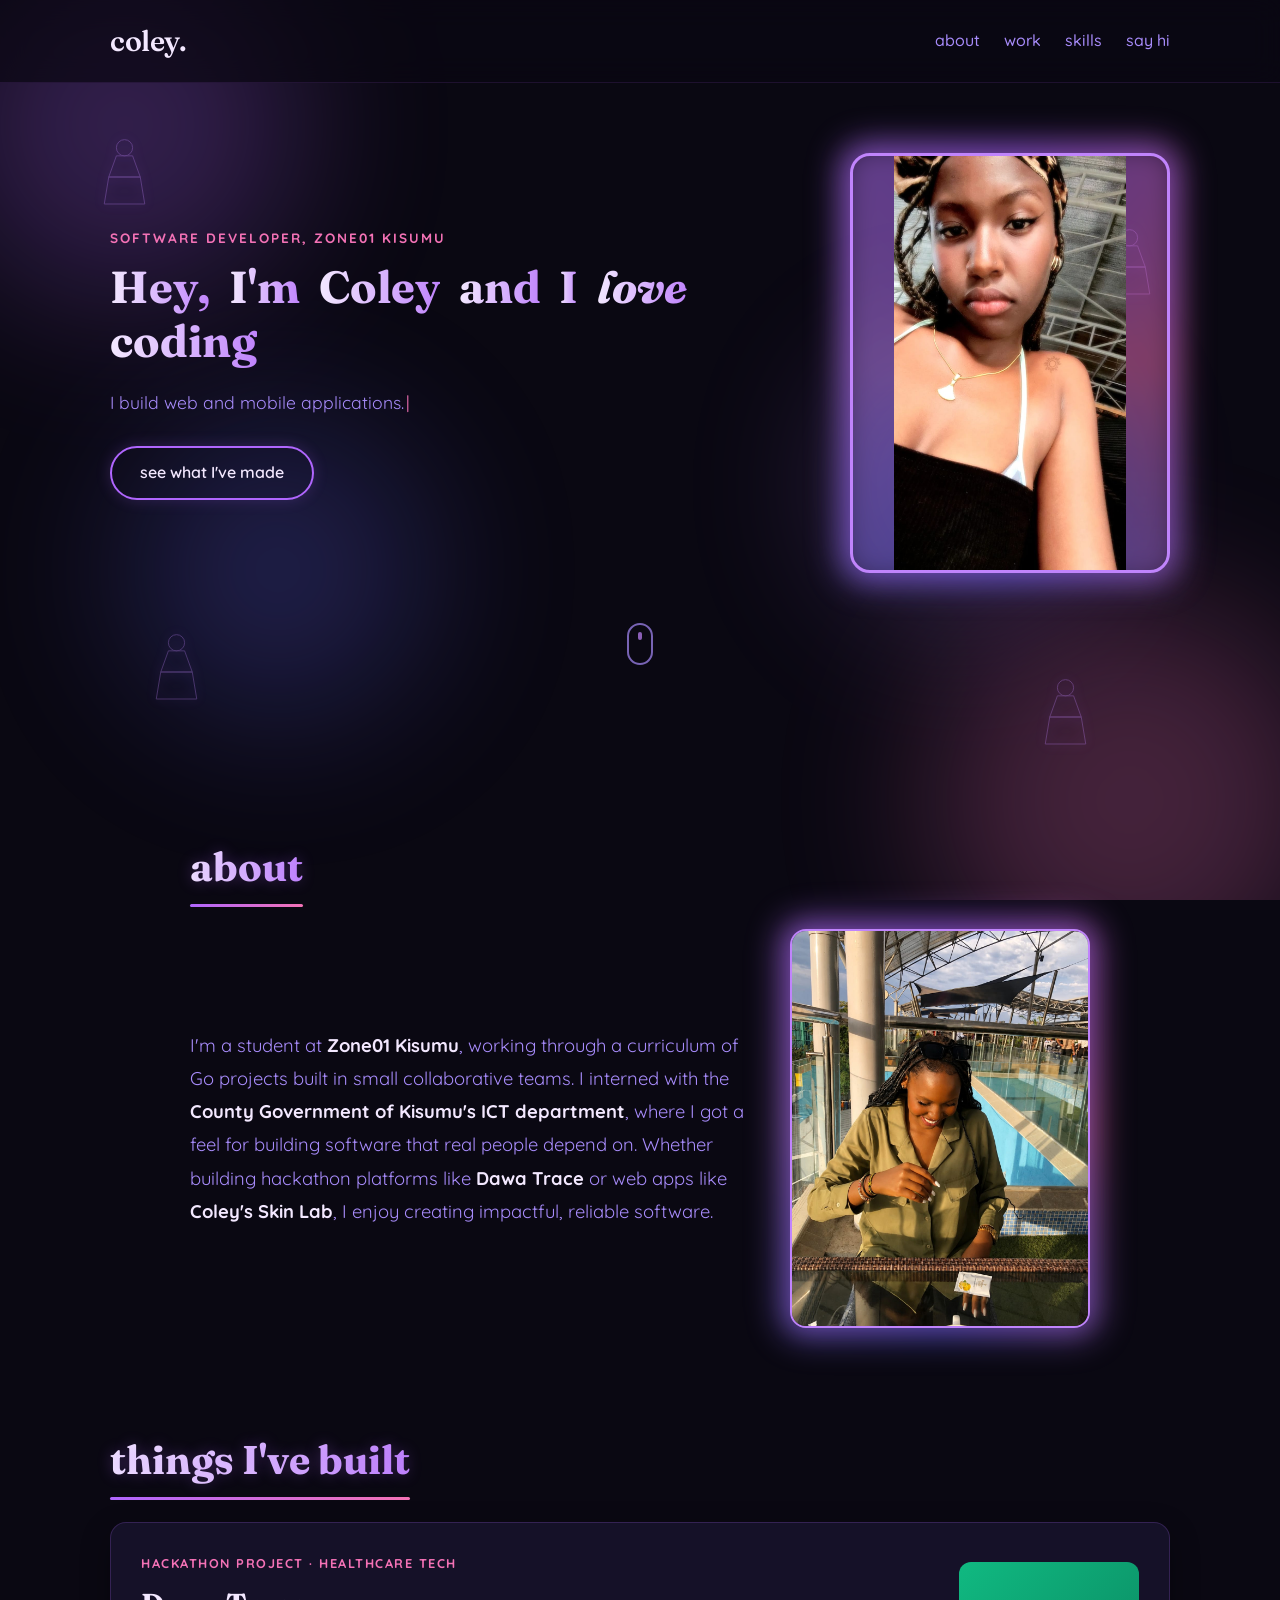
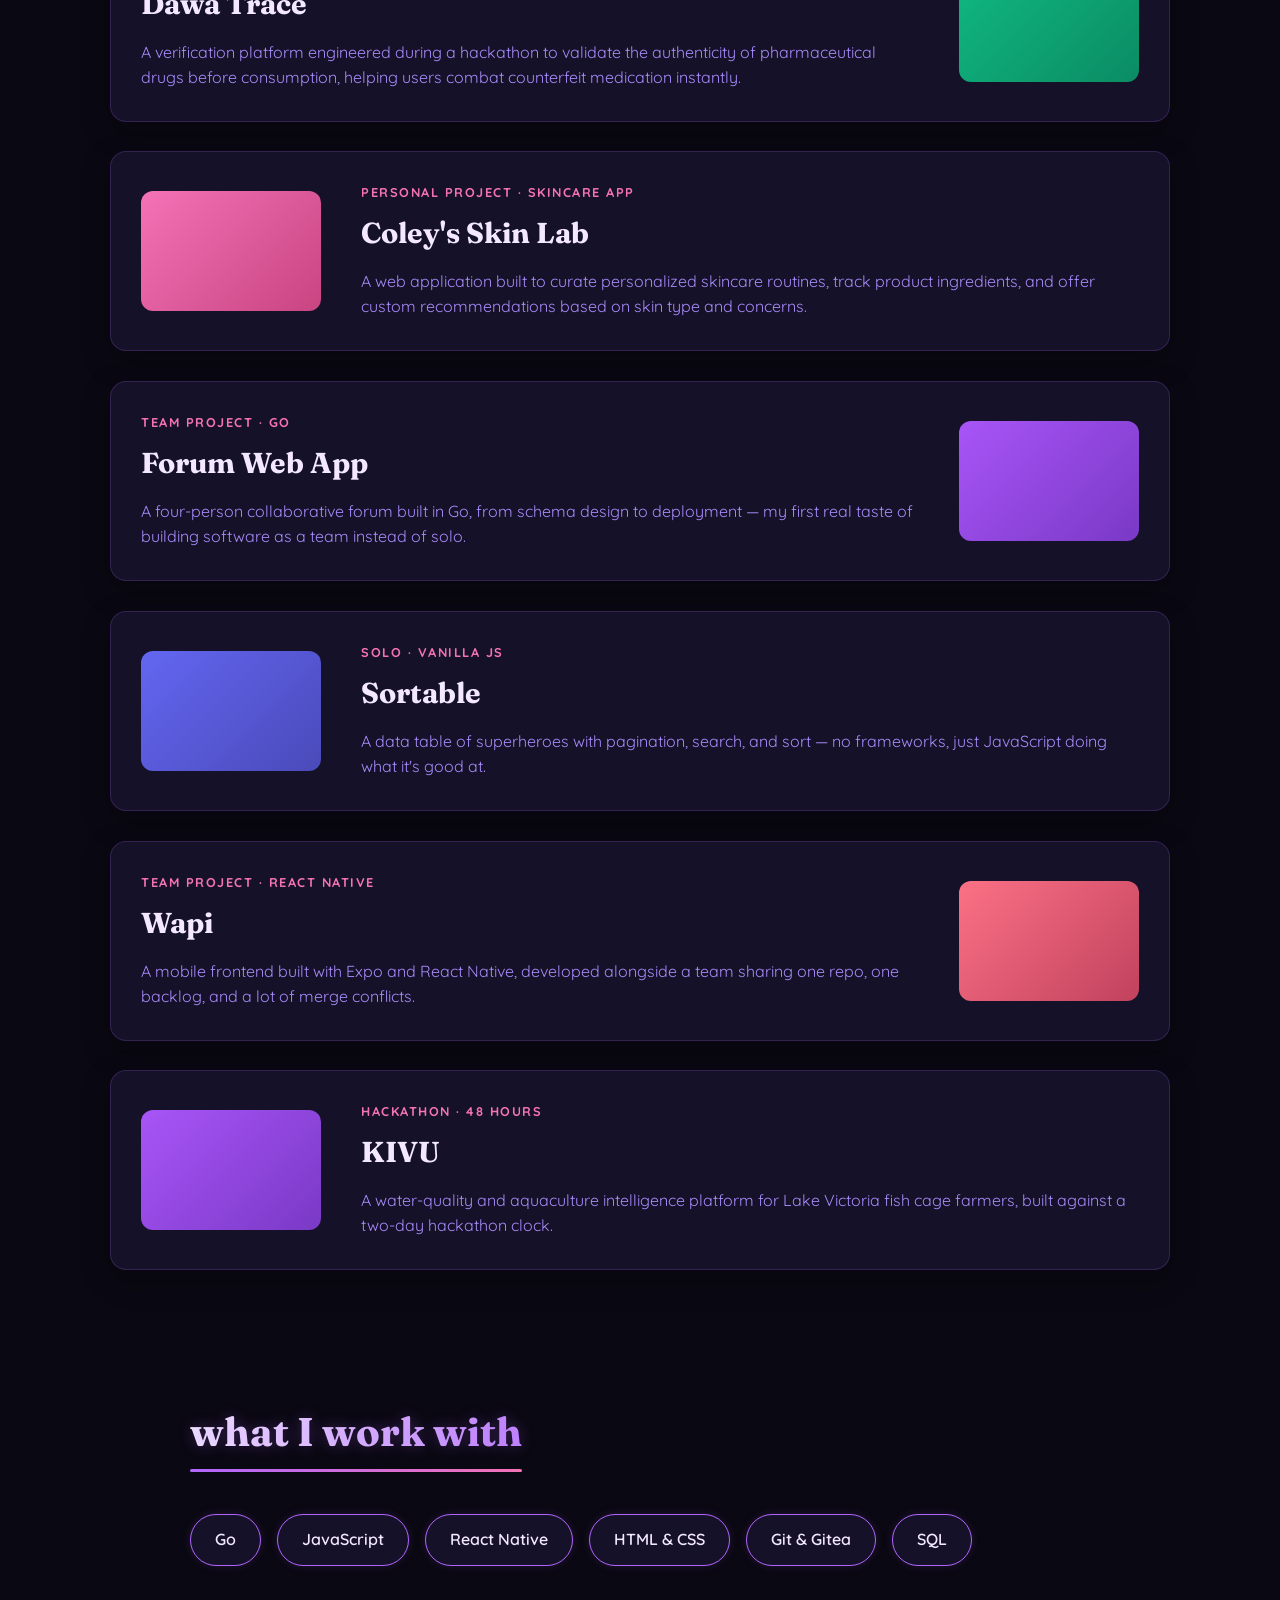
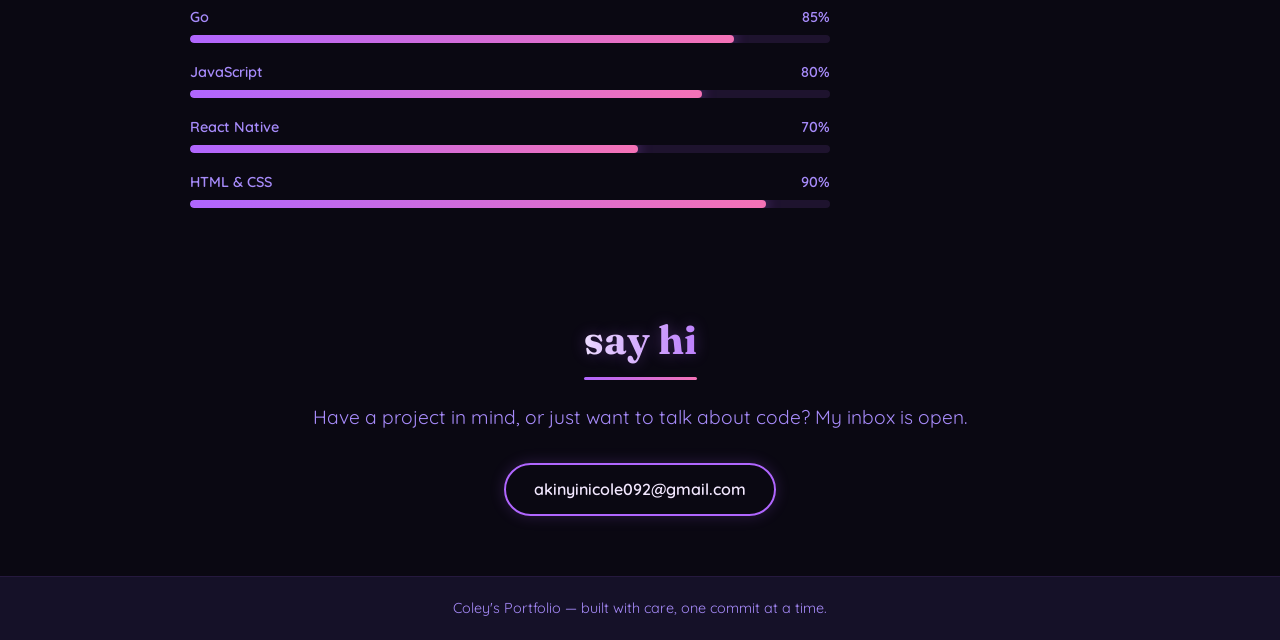
==== commit 30f8564d: "added new features" ====
--- a/index.html
+++ b/index.html
@@ -43,35 +43,171 @@
     </svg>
   </div>
 
+  <!-- Scroll progress bar -->
+  <div class="progress" aria-hidden="true"><div class="progress__bar" id="progressBar"></div></div>
+
   <nav class="nav">
-    <a href="index.html" class="nav__brand">
+    <a href="#top" class="nav__brand">
       <span class="nav__mark">coley.</span>
     </a>
     <div class="nav__links">
-      <a href="about.html">about</a>
-      <a href="work.html">work</a>
-      <a href="skills.html">skills</a>
-      <a href="contact.html">say hi</a>
+      <a href="#about">about</a>
+      <a href="#work">work</a>
+      <a href="#skills">skills</a>
+      <a href="#contact">say hi</a>
     </div>
   </nav>
 
-  <main>
-    <section class="hero">
+  <main id="top">
+    <!-- ============================ HERO ============================ -->
+    <section class="hero" id="home">
       <div class="hero__container">
-        <div class="hero__text">
+        <div class="hero__text reveal">
           <p class="hero__eyebrow">SOFTWARE DEVELOPER, ZONE01 KISUMU</p>
           <h1 class="hero__name">
-            Hey, I'm <span class="hero__name-big">Coley</span> and I <span class="hero__love-word">love</span> coding
+            <span class="word"><span>Hey,</span></span>
+            <span class="word"><span>I'm</span></span>
+            <span class="word"><span class="hero__name-big">Coley</span></span>
+            <span class="word"><span>and</span></span>
+            <span class="word"><span>I</span></span>
+            <span class="word"><span class="hero__love-word">love</span></span>
+            <span class="word"><span>coding</span></span>
           </h1>
           <p class="hero__tagline">
-            I build web and mobile applications — from collaborative developer tools and pharmaceutical verification platforms to personal projects focused on skincare routines.
+            <span class="typed" id="typed"></span>
           </p>
-          <a href="work.html" class="hero__cta">see what I've made</a>
-        </div>
-        <div class="hero__photo-wrap">
+          <a href="#work" class="hero__cta">see what I've made</a>
+        </div>
+        <div class="hero__photo-wrap reveal reveal--right">
           <img src="profile.jpg" alt="Coley" class="hero__photo">
         </div>
       </div>
+      <a href="#about" class="scroll-hint" aria-label="Scroll down">
+        <span></span>
+      </a>
+    </section>
+
+    <!-- ============================ ABOUT ============================ -->
+    <section class="about" id="about">
+      <h2 class="section-title reveal">about</h2>
+      <div class="about__container">
+        <div class="about__text-wrap reveal">
+          <p class="about__text">
+            I'm a student at <strong>Zone01 Kisumu</strong>, working through a
+            curriculum of Go projects built in small collaborative teams. I
+            interned with the <strong>County Government of Kisumu's ICT
+            department</strong>, where I got a feel for building software that
+            real people depend on. Whether building hackathon platforms like
+            <strong>Dawa Trace</strong> or web apps like
+            <strong>Coley's Skin Lab</strong>, I enjoy creating impactful,
+            reliable software.
+          </p>
+        </div>
+        <div class="about__photo-wrap reveal reveal--right">
+          <img src="about-photo.jpg" alt="Coley photo" class="about__photo">
+        </div>
+      </div>
+    </section>
+
+    <!-- ============================ WORK ============================ -->
+    <section class="work" id="work">
+      <h2 class="section-title reveal">things I've built</h2>
+
+      <article class="project reveal tilt">
+        <div class="project__text">
+          <span class="project__tag">hackathon project · Healthcare Tech</span>
+          <h3>Dawa Trace</h3>
+          <p>A verification platform engineered during a hackathon to validate the authenticity of pharmaceutical drugs before consumption, helping users combat counterfeit medication instantly.</p>
+        </div>
+        <div class="project__visual project__visual--dawa" aria-hidden="true"></div>
+      </article>
+
+      <article class="project project--reverse reveal tilt">
+        <div class="project__text">
+          <span class="project__tag">personal project · Skincare App</span>
+          <h3>Coley's Skin Lab</h3>
+          <p>A web application built to curate personalized skincare routines, track product ingredients, and offer custom recommendations based on skin type and concerns.</p>
+        </div>
+        <div class="project__visual project__visual--skincare" aria-hidden="true"></div>
+      </article>
+
+      <article class="project reveal tilt">
+        <div class="project__text">
+          <span class="project__tag">team project · Go</span>
+          <h3>Forum Web App</h3>
+          <p>A four-person collaborative forum built in Go, from schema design to deployment — my first real taste of building software as a team instead of solo.</p>
+        </div>
+        <div class="project__visual project__visual--rose" aria-hidden="true"></div>
+      </article>
+
+      <article class="project project--reverse reveal tilt">
+        <div class="project__text">
+          <span class="project__tag">solo · vanilla JS</span>
+          <h3>Sortable</h3>
+          <p>A data table of superheroes with pagination, search, and sort — no frameworks, just JavaScript doing what it's good at.</p>
+        </div>
+        <div class="project__visual project__visual--lavender" aria-hidden="true"></div>
+      </article>
+
+      <article class="project reveal tilt">
+        <div class="project__text">
+          <span class="project__tag">team project · React Native</span>
+          <h3>Wapi</h3>
+          <p>A mobile frontend built with Expo and React Native, developed alongside a team sharing one repo, one backlog, and a lot of merge conflicts.</p>
+        </div>
+        <div class="project__visual project__visual--coral" aria-hidden="true"></div>
+      </article>
+
+      <article class="project project--reverse reveal tilt">
+        <div class="project__text">
+          <span class="project__tag">hackathon · 48 hours</span>
+          <h3>KIVU</h3>
+          <p>A water-quality and aquaculture intelligence platform for Lake Victoria fish cage farmers, built against a two-day hackathon clock.</p>
+        </div>
+        <div class="project__visual project__visual--rose" aria-hidden="true"></div>
+      </article>
+    </section>
+
+    <!-- ============================ SKILLS ============================ -->
+    <section class="skills" id="skills">
+      <h2 class="section-title reveal">what I work with</h2>
+
+      <ul class="skills__list reveal">
+        <li>Go</li>
+        <li>JavaScript</li>
+        <li>React Native</li>
+        <li>HTML &amp; CSS</li>
+        <li>Git &amp; Gitea</li>
+        <li>SQL</li>
+      </ul>
+
+      <div class="bars">
+        <div class="bar reveal">
+          <div class="bar__head"><span>Go</span><span>85%</span></div>
+          <div class="bar__track"><div class="bar__fill" data-level="85"></div></div>
+        </div>
+        <div class="bar reveal">
+          <div class="bar__head"><span>JavaScript</span><span>80%</span></div>
+          <div class="bar__track"><div class="bar__fill" data-level="80"></div></div>
+        </div>
+        <div class="bar reveal">
+          <div class="bar__head"><span>React Native</span><span>70%</span></div>
+          <div class="bar__track"><div class="bar__fill" data-level="70"></div></div>
+        </div>
+        <div class="bar reveal">
+          <div class="bar__head"><span>HTML &amp; CSS</span><span>90%</span></div>
+          <div class="bar__track"><div class="bar__fill" data-level="90"></div></div>
+        </div>
+      </div>
+    </section>
+
+    <!-- ============================ CONTACT ============================ -->
+    <section class="contact" id="contact">
+      <h2 class="section-title reveal">say hi</h2>
+      <p class="contact__text reveal">
+        Have a project in mind, or just want to talk about code? My inbox is open.
+      </p>
+      <a href="mailto:akinyinicole092@gmail.com" class="hero__cta reveal">akinyinicole092@gmail.com</a>
     </section>
   </main>
 
@@ -81,4 +217,4 @@
 
   <script src="script.js"></script>
 </body>
-</html>+</html>
--- a/style.css
+++ b/style.css
@@ -17,6 +17,11 @@
   box-sizing: border-box;
   margin: 0;
   padding: 0;
+}
+
+html {
+  scroll-behavior: smooth;
+  scroll-padding-top: 90px;
 }
 
 body {
@@ -133,15 +138,18 @@
    NAVIGATION & BRAND
    ========================================================================== */
 .nav {
-  position: relative;
-  z-index: 10;
+  position: sticky;
+  top: 0;
+  z-index: 20;
   display: flex;
   justify-content: space-between;
   align-items: center;
-  max-width: 1100px;
   width: 100%;
-  margin: 0 auto;
-  padding: 30px 20px;
+  padding: 18px max(20px, calc((100% - 1060px) / 2));
+  background: rgba(10, 8, 18, 0.72);
+  backdrop-filter: blur(14px);
+  -webkit-backdrop-filter: blur(14px);
+  border-bottom: 1px solid rgba(176, 102, 254, 0.12);
 }
 
 .nav__brand {
@@ -163,6 +171,8 @@
 .nav__links {
   display: flex;
   gap: 24px;
+  flex-wrap: wrap;
+  justify-content: center;
 }
 
 .nav__links a {
@@ -227,14 +237,80 @@
   margin-bottom: 20px;
 }
 
-.hero__name-big {
-  color: var(--purple-light);
-  text-shadow: 0 0 20px rgba(176, 102, 254, 0.4);
-}
-
-.hero__love-word {
+/* Words drop in one after another */
+.hero__name .word {
+  display: inline-block;
+  margin-right: 0.22em;
+  animation: wordIn 0.75s cubic-bezier(0.22, 1, 0.36, 1) backwards;
+}
+
+.hero__name .word:last-child {
+  margin-right: 0;
+}
+
+.hero__name .word:nth-child(1) { animation-delay: 0.10s; }
+.hero__name .word:nth-child(2) { animation-delay: 0.19s; }
+.hero__name .word:nth-child(3) { animation-delay: 0.28s; }
+.hero__name .word:nth-child(4) { animation-delay: 0.37s; }
+.hero__name .word:nth-child(5) { animation-delay: 0.46s; }
+.hero__name .word:nth-child(6) { animation-delay: 0.55s; }
+.hero__name .word:nth-child(7) { animation-delay: 0.64s; }
+
+@keyframes wordIn {
+  from { opacity: 0; transform: translateY(0.55em) rotate(5deg); filter: blur(6px); }
+  to   { opacity: 1; transform: translateY(0) rotate(0deg);    filter: blur(0); }
+}
+
+/* The whole heading carries the same moving gradient sweep as the section
+   titles, applied per word so the paint stays self-contained. */
+.hero__name .word > span {
+  display: inline-block;
+  background: linear-gradient(
+    90deg,
+    var(--text-main),
+    var(--purple-light),
+    var(--pink-accent),
+    var(--text-main)
+  );
+  background-size: 300% 100%;
+  -webkit-background-clip: text;
+  background-clip: text;
+  -webkit-text-fill-color: transparent;
+  animation: shimmer 8s linear infinite;
+}
+
+/* "Coley" keeps its breathing glow on top of the sweep */
+.hero__name .word > span.hero__name-big {
+  animation: shimmer 8s linear infinite, nameGlow 3.2s ease-in-out infinite;
+}
+
+/* "love" keeps its heartbeat, still italic */
+.hero__name .word > span.hero__love-word {
   font-style: italic;
-  color: var(--pink-accent);
+  animation: shimmer 8s linear infinite, heartbeat 2.4s ease-in-out infinite;
+}
+
+/* Phase each word a little further along so the highlight travels across the
+   line from left to right instead of every word glowing in unison. */
+.hero__name .word:nth-child(1) > span { animation-delay: 0s; }
+.hero__name .word:nth-child(2) > span { animation-delay: -0.24s; }
+.hero__name .word:nth-child(3) > span { animation-delay: -0.48s; }
+.hero__name .word:nth-child(4) > span { animation-delay: -0.72s; }
+.hero__name .word:nth-child(5) > span { animation-delay: -0.96s; }
+.hero__name .word:nth-child(6) > span { animation-delay: -1.2s; }
+.hero__name .word:nth-child(7) > span { animation-delay: -1.44s; }
+
+@keyframes nameGlow {
+  0%, 100% { filter: drop-shadow(0 0 5px rgba(176, 102, 254, 0.45)); }
+  50%      { filter: drop-shadow(0 0 20px rgba(244, 114, 182, 0.8)); }
+}
+
+@keyframes heartbeat {
+  0%, 100% { transform: scale(1);    text-shadow: 0 0 10px rgba(244, 114, 182, 0.35); }
+  12%      { transform: scale(1.2);  text-shadow: 0 0 22px rgba(244, 114, 182, 0.9); }
+  24%      { transform: scale(1);    text-shadow: 0 0 10px rgba(244, 114, 182, 0.35); }
+  36%      { transform: scale(1.14); text-shadow: 0 0 18px rgba(244, 114, 182, 0.75); }
+  48%      { transform: scale(1);    text-shadow: 0 0 10px rgba(244, 114, 182, 0.35); }
 }
 
 .hero__tagline {
@@ -353,8 +429,22 @@
 }
 
 .project:hover {
-  transform: translateY(-4px);
   border-color: var(--purple-glow);
+  box-shadow: 0 16px 40px rgba(176, 102, 254, 0.25);
+}
+
+.project.tilt {
+  transition: transform 0.15s ease-out, border-color 0.3s ease, box-shadow 0.3s ease;
+  will-change: transform;
+}
+
+.project__visual {
+  transition: transform 0.4s ease, filter 0.4s ease;
+}
+
+.project:hover .project__visual {
+  transform: scale(1.05) rotate(-1.5deg);
+  filter: saturate(1.3) brightness(1.1);
 }
 
 .project--reverse {
@@ -392,8 +482,19 @@
   height: 120px;
   border-radius: 12px;
   flex-shrink: 0;
-  background-size: cover;
+  background-size: 200% 200%;
   background-position: center;
+  animation: driftGradient 9s ease-in-out infinite alternate;
+}
+
+/* Offset every other card so the visuals don't all move in lockstep */
+.project:nth-child(even) .project__visual {
+  animation-delay: -4.5s;
+}
+
+@keyframes driftGradient {
+  from { background-position: 0% 0%; }
+  to   { background-position: 100% 100%; }
 }
 
 .project__visual--dawa { background: linear-gradient(135deg, #10b981, #065f46); }
@@ -401,6 +502,15 @@
 .project__visual--rose { background: linear-gradient(135deg, #a855f7, #4c1d95); }
 .project__visual--lavender { background: linear-gradient(135deg, #6366f1, #312e81); }
 .project__visual--coral { background: linear-gradient(135deg, #fb7185, #881337); }
+
+/* Re-apply after the shorthand so the gradient can drift across the tile */
+.project__visual--dawa,
+.project__visual--skincare,
+.project__visual--rose,
+.project__visual--lavender,
+.project__visual--coral {
+  background-size: 200% 200%;
+}
 
 /* ==========================================================================
    SKILLS PAGE
@@ -467,6 +577,308 @@
 }
 
 /* ==========================================================================
+   ANIMATED FEATURES
+   ========================================================================== */
+
+/* Scroll progress bar */
+.progress {
+  position: fixed;
+  top: 0;
+  left: 0;
+  width: 100%;
+  height: 3px;
+  z-index: 50;
+  background: transparent;
+  pointer-events: none;
+}
+
+.progress__bar {
+  width: 0;
+  height: 100%;
+  background: linear-gradient(90deg, var(--purple-glow), var(--pink-accent));
+  box-shadow: 0 0 12px var(--purple-glow);
+}
+
+/* Reveal on scroll */
+.reveal {
+  opacity: 0;
+  transform: translateY(36px);
+  transition: opacity 0.7s ease, transform 0.7s cubic-bezier(0.22, 1, 0.36, 1);
+}
+
+.reveal--right {
+  transform: translateX(48px);
+}
+
+.reveal.is-visible {
+  opacity: 1;
+  transform: translate(0, 0);
+}
+
+/* Animated underline / glow for section titles */
+.section-title {
+  position: relative;
+  display: inline-block;
+  background: linear-gradient(90deg, var(--text-main), var(--purple-light), var(--pink-accent), var(--text-main));
+  background-size: 300% 100%;
+  -webkit-background-clip: text;
+  background-clip: text;
+  -webkit-text-fill-color: transparent;
+  animation: shimmer 8s linear infinite;
+}
+
+.section-title::after {
+  content: '';
+  position: absolute;
+  left: 0;
+  bottom: -8px;
+  width: 100%;
+  height: 3px;
+  border-radius: 3px;
+  background: linear-gradient(90deg, var(--purple-glow), var(--pink-accent));
+  transform: scaleX(0);
+  transform-origin: left;
+  transition: transform 0.6s ease 0.2s;
+}
+
+.section-title.is-visible::after {
+  transform: scaleX(1);
+}
+
+@keyframes shimmer {
+  to { background-position: 300% 0; }
+}
+
+/* Hero typing cursor */
+.typed::after {
+  content: '|';
+  margin-left: 2px;
+  color: var(--pink-accent);
+  animation: blink 1s step-end infinite;
+}
+
+@keyframes blink {
+  50% { opacity: 0; }
+}
+
+/* Scroll hint from hero */
+.scroll-hint {
+  display: flex;
+  justify-content: center;
+  margin: 50px auto 0;
+  width: 26px;
+  height: 42px;
+  border: 2px solid var(--text-muted);
+  border-radius: 14px;
+  opacity: 0.7;
+}
+
+.scroll-hint span {
+  width: 4px;
+  height: 8px;
+  margin-top: 7px;
+  border-radius: 4px;
+  background: var(--purple-light);
+  animation: wheel 1.6s ease-in-out infinite;
+}
+
+@keyframes wheel {
+  0% { transform: translateY(0); opacity: 1; }
+  70% { transform: translateY(14px); opacity: 0; }
+  100% { transform: translateY(0); opacity: 0; }
+}
+
+/* Animated skill bars */
+.bars {
+  margin-top: 40px;
+  display: grid;
+  gap: 18px;
+  max-width: 640px;
+}
+
+.bar__head {
+  display: flex;
+  justify-content: space-between;
+  font-size: 0.9rem;
+  font-weight: 600;
+  margin-bottom: 6px;
+  color: var(--text-muted);
+}
+
+.bar__track {
+  height: 8px;
+  border-radius: 8px;
+  background: rgba(176, 102, 254, 0.12);
+  overflow: hidden;
+}
+
+.bar__fill {
+  width: 0;
+  height: 100%;
+  border-radius: 8px;
+  background: linear-gradient(90deg, var(--purple-glow), var(--pink-accent));
+  box-shadow: 0 0 14px rgba(176, 102, 254, 0.6);
+  transition: width 1.2s cubic-bezier(0.22, 1, 0.36, 1);
+}
+
+/* Skills pills pop in one by one once the list scrolls into view */
+.skills__list.is-visible li {
+  animation: pop 0.6s ease backwards;
+}
+
+.skills__list.is-visible li:nth-child(1) { animation-delay: 0.05s; }
+.skills__list.is-visible li:nth-child(2) { animation-delay: 0.12s; }
+.skills__list.is-visible li:nth-child(3) { animation-delay: 0.19s; }
+.skills__list.is-visible li:nth-child(4) { animation-delay: 0.26s; }
+.skills__list.is-visible li:nth-child(5) { animation-delay: 0.33s; }
+.skills__list.is-visible li:nth-child(6) { animation-delay: 0.4s; }
+
+@keyframes pop {
+  from { opacity: 0; transform: scale(0.85) translateY(10px); }
+  to { opacity: 1; transform: scale(1) translateY(0); }
+}
+
+/* Section rhythm */
+main section {
+  padding: 70px 0;
+}
+
+.hero {
+  padding-top: 30px;
+}
+
+.about,
+.skills,
+.contact {
+  max-width: 900px;
+  margin: 0 auto;
+}
+
+/* ==========================================================================
+   ANIMATED PHOTOS
+   Float, glow, aurora halo, hover lift + shine sweep
+   ========================================================================== */
+
+/* Wrapper owns the hover scale so it never fights the float animation */
+.hero__photo-wrap,
+.about__photo-wrap {
+  position: relative;
+  z-index: 0;
+  transition: transform 0.45s cubic-bezier(0.22, 1, 0.36, 1);
+}
+
+.hero__photo-wrap:hover,
+.about__photo-wrap:hover {
+  transform: scale(1.045) rotate(-1.5deg);
+}
+
+/* Aurora halo — soft gradient aura that shifts colour behind each photo */
+.hero__photo-wrap::after,
+.about__photo-wrap::after {
+  content: '';
+  position: absolute;
+  inset: -12px;
+  border-radius: 28px;
+  background: conic-gradient(
+    from 0deg,
+    var(--purple-glow),
+    var(--pink-accent),
+    #6366f1,
+    var(--purple-light),
+    var(--purple-glow)
+  );
+  filter: blur(16px);
+  opacity: 0.5;
+  z-index: -1;
+  animation: aurora 7s ease-in-out infinite alternate;
+}
+
+@keyframes aurora {
+  0%   { filter: blur(14px) hue-rotate(0deg);   opacity: 0.4; transform: scale(0.98); }
+  100% { filter: blur(24px) hue-rotate(60deg);  opacity: 0.8; transform: scale(1.03); }
+}
+
+/* The photos themselves: gentle float + breathing pulse */
+.hero__photo,
+.about__photo {
+  position: relative;
+  z-index: 1;
+  animation: photoFloat 7s ease-in-out infinite, glowPulse 4s ease-in-out infinite;
+}
+
+.about__photo {
+  animation-delay: -3.5s, -1.5s;
+}
+
+@keyframes photoFloat {
+  0%, 100% { transform: translateY(0) rotate(0deg) scale(1); }
+  50%      { transform: translateY(-14px) rotate(-1deg) scale(1.015); }
+}
+
+@keyframes glowPulse {
+  0%, 100% { box-shadow: 0 0 22px rgba(176, 102, 254, 0.35); }
+  50%      { box-shadow: 0 0 44px rgba(244, 114, 182, 0.55); }
+}
+
+/* On hover the photo brightens and the halo intensifies */
+.hero__photo-wrap:hover .hero__photo,
+.about__photo-wrap:hover .about__photo {
+  filter: saturate(1.15) brightness(1.06);
+}
+
+.hero__photo-wrap:hover::after,
+.about__photo-wrap:hover::after {
+  animation-duration: 2.5s;
+  opacity: 0.9;
+}
+
+/* Shine sweep gliding across the picture on hover */
+.hero__photo-wrap::before,
+.about__photo-wrap::before {
+  content: '';
+  position: absolute;
+  inset: 0;
+  z-index: 2;
+  border-radius: 20px;
+  background: linear-gradient(
+    115deg,
+    transparent 40%,
+    rgba(255, 255, 255, 0.35) 50%,
+    transparent 60%
+  );
+  /* Move the gradient, not the element, so it never spills outside */
+  background-size: 250% 100%;
+  background-position: 130% 0;
+  opacity: 0;
+  pointer-events: none;
+  transition: opacity 0.3s ease;
+}
+
+.hero__photo-wrap:hover::before,
+.about__photo-wrap:hover::before {
+  opacity: 1;
+  animation: shine 0.9s ease-out;
+}
+
+@keyframes shine {
+  from { background-position: 130% 0; }
+  to   { background-position: -30% 0; }
+}
+
+/* Respect users who prefer less motion */
+@media (prefers-reduced-motion: reduce) {
+  html { scroll-behavior: auto; }
+  *,
+  *::before,
+  *::after {
+    animation-duration: 0.001ms !important;
+    animation-iteration-count: 1 !important;
+    transition-duration: 0.001ms !important;
+  }
+  .reveal { opacity: 1; transform: none; }
+}
+
+/* ==========================================================================
    RESPONSIVE DESIGN
    ========================================================================== */
 @media (max-width: 768px) {
@@ -499,6 +911,19 @@
 
   .nav {
     flex-direction: column;
-    gap: 15px;
+    gap: 12px;
+    padding: 14px 20px;
+  }
+
+  main section {
+    padding: 50px 0;
+  }
+
+  .hero__text {
+    text-align: center;
+  }
+
+  .hero__cta {
+    margin: 0 auto;
   }
 }
